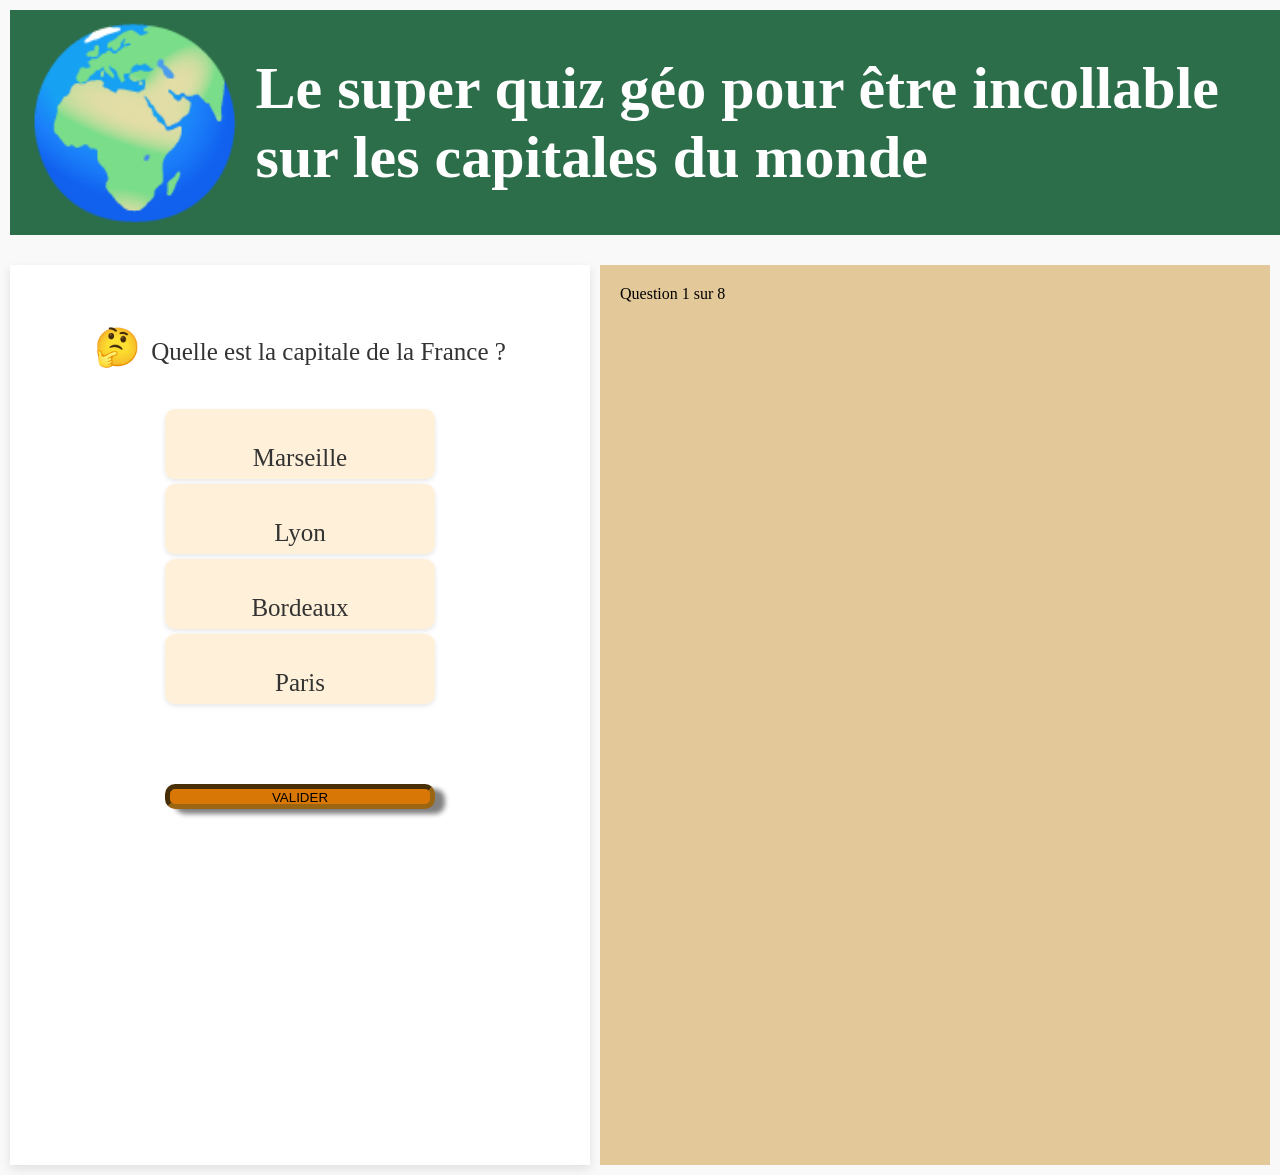
==== index.html @ c2bac028 "commit de merge de Seb vers Main + maj barre de progression" ====
<!DOCTYPE html>
<html lang="en">
<head>
    <meta charset="UTF-8">
    <meta name="viewport" content="width=device-width, initial-scale=1.0">

    <title>Le super Géo Quizzzz</title>
    <link rel="stylesheet" href="styles.css">
    <script type="module" defer src="game.js"></script>
</head>

<body>
    <header>
        <h1>Le super quiz géo pour être incollable sur les capitales du monde</h1>
    </header>

<div class="container">  <!-- retrouver l'explication de cetet div ! vs body-->

<main>
    <div id="timer"></div>

    <section id="questions">
        <!-- ici on rentrera les questions-->
    </section>

    <section id="reponses">
        <!-- ici on rentrera les options de réponses et le bouton valider puis suivant-->
    </section>

    <section> 
        <button id="suivant" style="display: none;">SUIVANT</button> <!--le bouton suivant n'apparait pas tant que valider n'est pas cliqué-->
        <button id="rejouer" style="display: none;">REJOUER</button>
        <button id="valider">VALIDER</button>
    </section>

</main>

<aside> 
    <div class="progress-container">
        <div class="progress-bar" id="progress-bar"></div>
        <div class="progress-text" id="progress-text">Question 1 sur X</div>
    </div>
    <section id="carte">
        <!--<img class="image-reponse">-->
    </section>

    <section id="texteDeLaCarte"></section>

</aside>
   
</div>

</body>

</html>
---- styles.css ----
/* Variables CSS pour une gestion facile des couleurs */
:root {
    --primary-color: #2C6E49; /* Couleur principale pour le header */
    --secondary-color: #E3C899; /* Couleur de fond pour le aside */
    --button-bg: blanchedalmond; /* Couleur de fond des boutons */
    --button-hover: #D97706; /* Couleur de survol pour le bouton valider */
    --font-color: #333; /* Couleur du texte */
    --emoji-color: #D97706; /* Couleur pour le contenu emoji */
    --border-radius: 10px; /* Rayon des bordures */
}

/* Style du body */
body {
    padding: 10px;
    font-family: 'Schoolbell', cursive; /* Applique la police par défaut */
    margin: 0; /* Supprime les marges par défaut */
    background-color: #f9f9f9; /* Couleur de fond douce */
}

/* Style du header */
header {
    background-color: var(--primary-color);
    height: 200px;
    width: 100%;
    padding: 1%;
    margin-bottom: 30px;
    color: white;
    display: flex;
    align-items: center;
    justify-content: space-between;
    font-family: 'Just Another Hand', cursive;
    font-size: 30px;
}

header::before {
    content: "🌍"; 
    font-size: 6em;
    margin-right: 8px; 
    animation: rotation 15s linear infinite; /* Ajout de l'animation */
}

@keyframes rotation {
    from {
        transform: rotate(0deg);
    }
    to {
        transform: rotate(360deg);
    }
}

.header-content {
    display: center; /* Prend tout l'espace disponible */
    text-align: center; /* Centre le texte */
}

/* Le conteneur parent */
.container {
    display: flex; /* Active Flexbox */
    gap: 10px; /* Espace entre les éléments */
    min-height: 100vh; /* Hauteur minimum pleine page */
}

/* Style principal */
main {
    text-align: center;
    flex: 1; /* Équivaut à flex-grow: 1, flex-shrink: 1, flex-basis: 0% */
    padding: 20px;
    background-color: white; /* Fond blanc pour le contenu principal */
    box-shadow: 0 4px 10px rgba(0, 0, 0, 0.1); /* Ombre douce pour un effet de profondeur */
}

/* Style de la section questions */
#questions {
    padding: 20px; /* Espace intérieur */
    margin: 20px 0; /* Marges autour de la section */
    color: var(--font-color); /* Couleur du texte */
    font-family: 'Just Another Hand', cursive;
    font-size: 25px;
}

#questions::before {
    content: "\1F914"; /* Emoji de pensée */
    font-size: 1.5em; /* Taille de l'emoji */
    margin-right: 10px; /* Espace à droite de l'emoji */
}

/* Style des questions */
.styleQuestion {
    text-align: center;
    flex: 1; /* Équivaut à flex-grow: 1, flex-shrink: 1, flex-basis: 0% */
    padding: 20px;
    background-color: #fff; /* Fond blanc */
}


/* Style des sections aside */
aside {
    background-color: var(--secondary-color);
    flex: 0 0 50%; /* Largeur fixe de 50% */
    padding: 20px;
    height: auto; /* Ajuster la hauteur automatiquement */
}

/* Styles des boutons */
.boutonReponse{
    padding: 40px; /* Espace intérieur */
    margin: 40px 0; /* Marges autour de la section */
    color: var(--font-color); /* Couleur du texte */
    font-family: 'Just Another Hand', cursive;
    font-size: 25px;
}

.boutonReponse {
    display: flex; /* Active Flexbox */
    align-items: center; /* Centre verticalement */
    justify-content: center; /* Centre horizontalement */
    text-align: center; /* Facultatif, utile si le texte comporte plusieurs lignes */
    height: auto;
    padding: 35px; /* Ajout d'un padding pour plus d'espace autour du texte */
    /* Autres styles ici */
}


#valider,
#suivant,

.boutonReponse.actif {
    background-color: blanchedalmond;
    border-style: inset;
    border-color: rgb(155, 102, 17);
    border-width: 5px;
    display: center;
    margin: 5px;
    width: 50%;
    height: 45px;
    border-radius: 10px;
    box-shadow: 10px 5px 5px grey;
    
}

#valider {
    background-color: #D97706;
    display: center;
    margin-top: 75px;
    width: 50%;
    height: 25px;
    border-radius: 10px;
}

#suivant {
    background-color: #d440be;
    display: center;
    margin-top: 75px;
    width: 50%;
    height: 25px;
    border-radius: 10px;
}

#rejouer {
    background-color: var(--button-bg);
    margin: 5px auto; /* Centre le bouton avec auto */
    width: 50%; /* Largeur fixe */
    height: 45px; /* Hauteur uniforme */
    border-radius: var(--border-radius); /* Rayon des bordures */
    box-shadow: 0 2px 5px rgba(0, 0, 0, 0.2); /* Ombre douce */
    border: none; /* Enlève la bordure par défaut */
    cursor: pointer; /* Curseur pointer */
    display: block; /* Change en block pour le centrage */
    transition: background-color 0.3s; /* Transition pour un effet de survol */
}

/* Styles spécifiques aux boutons actifs */
.boutonReponse.actif {
    border: 5px inset rgb(255, 180, 100); /* Bordure interne en orange doux */
    background-color: rgba(255, 225, 180, 0.7); /* Couleur de fond orange doux légèrement transparente */
    box-shadow: 0 4px 10px rgba(0, 0, 0, 0.2); /* Ombre pour donner de la profondeur */
    transition: border-color 0.3s ease, background-color 0.3s ease; /* Transition douce pour l'effet de changement */
}

.boutonReponse {
    background-color: rgba(255, 225, 180, 0.5); /* Couleur de fond par défaut pour les boutons */
    margin: 5px auto;
    width: 50%;
    height: 45px;
    border-radius: var(--border-radius);
    box-shadow: 0 2px 5px rgba(0, 0, 0, 0.1);
    border: none;
    cursor: pointer;
    display: block;
    transition: background-color 0.3s, box-shadow 0.3s; /* Ajout de la transition pour la boîte d'ombre */
}

/* État au survol pour un effet supplémentaire */
.boutonReponse:hover {
    background-color: rgba(255, 225, 180, 0.8); /* Changez la couleur de fond au survol */
    box-shadow: 0 4px 8px rgba(0, 0, 0, 0.2); /* Ombre plus marquée au survol */
}

/* Styles spécifiques aux boutons de validation */
#valider {
    background-color: var(--button-hover);
    height: 25px; /* Hauteur uniforme */
}

#suivant,
#rejouer {
    height: 25px; /* Hauteur uniforme */
}

/* Styles pour l'image de réponse */
.image-reponse {
    width: 350px;
    height: 350px; 
    display: flex; 
    padding: 20px;
    float: left; /* Flottement à gauche */
}

/* Style du texte de la carte */
#texteDeLaCarte {
    justify-content: flex-end;
    text-align: center;
    padding-top: 130px; /* Espace supérieur */
}
#confetti-container {
    position: absolute;
    top: 0;
    left: 0;
    width: 100%;
    height: 100%;
    pointer-events: none; /* Pour que les confettis ne bloquent pas les clics */
    overflow: hidden;
    z-index: 90; /* Pour qu'ils apparaissent au-dessus du contenu */
}

/* Style des confettis */
.confetti {
    position: relative;
    width: 8px;
    height: 8px;
    background-color: random-color;
    opacity: 0.9;
    animation: confetti-fall 2s ease-out forwards;
    transform-origin: center;
}

/* Animation pour faire tomber les confettis */
@keyframes confetti-fall {
    0% { transform: translateY(0) rotate(0); }
    100% { transform: translateY(600px) rotate(360deg); }
}
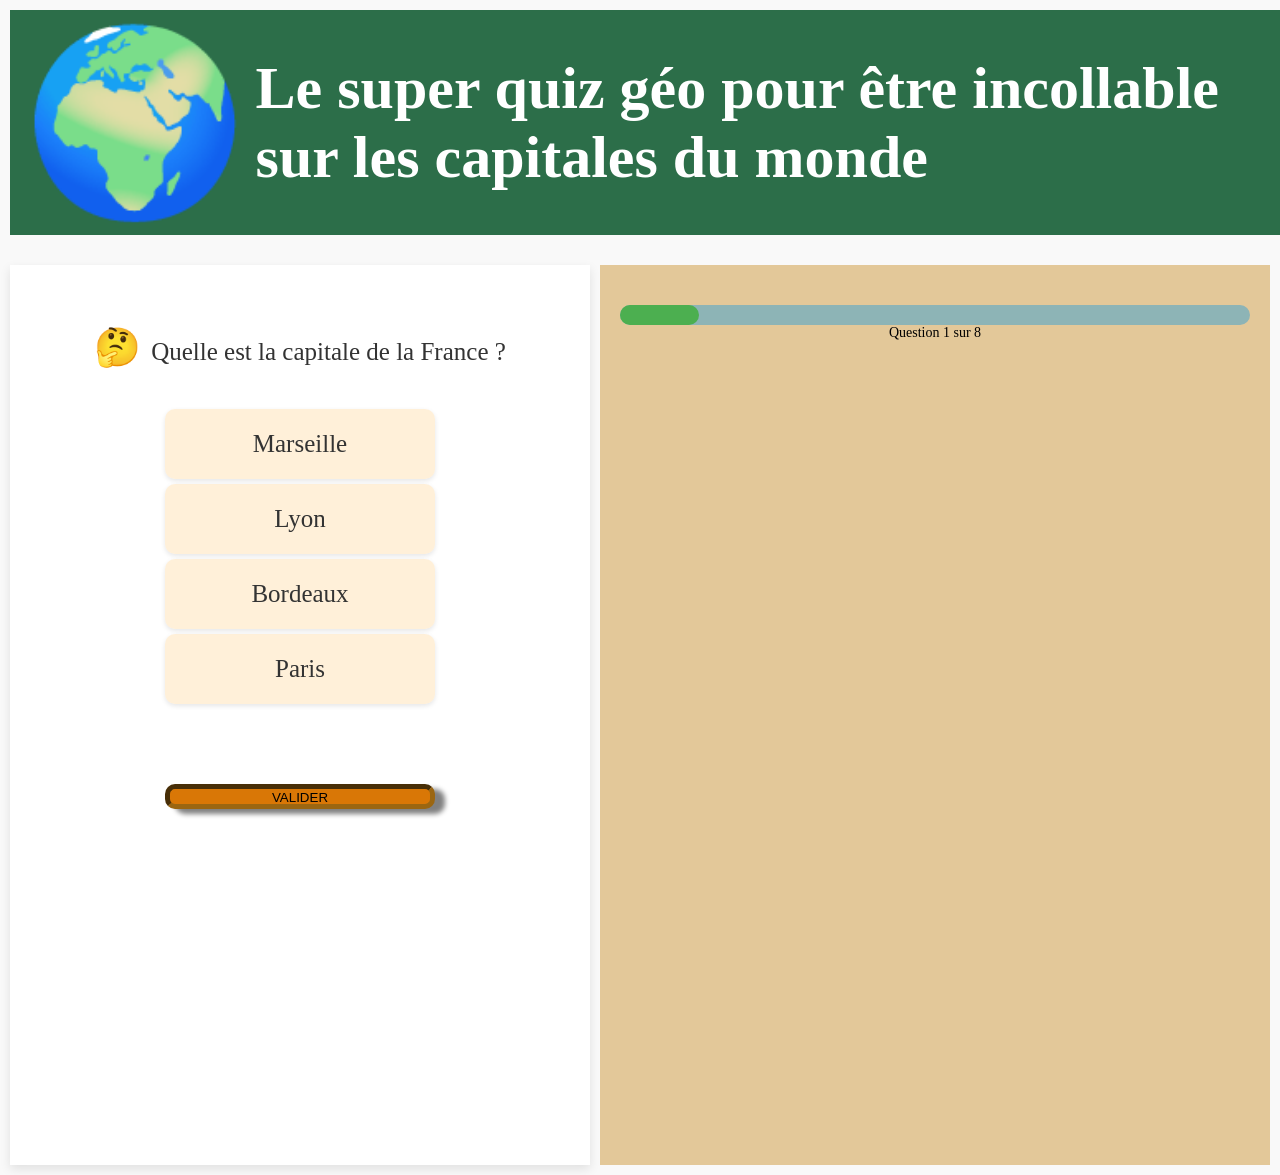
==== commit 49c58c66: "merge molid vers main" ====
--- a/index.html
+++ b/index.html
@@ -26,13 +26,13 @@
     <section id="reponses">
         <!-- ici on rentrera les options de réponses et le bouton valider puis suivant-->
     </section>
+    <div id="confetti-container"></div>
 
     <section> 
         <button id="suivant" style="display: none;">SUIVANT</button> <!--le bouton suivant n'apparait pas tant que valider n'est pas cliqué-->
         <button id="rejouer" style="display: none;">REJOUER</button>
         <button id="valider">VALIDER</button>
     </section>
-
 </main>
 
 <aside> 
--- a/styles.css
+++ b/styles.css
@@ -60,6 +60,31 @@
     min-height: 100vh; /* Hauteur minimum pleine page */
 }
 
+
+/* La barre de progression */
+.progress-container {
+    width: 100%;
+    height: 20px;
+    background-color: #8db4b6;
+    border-radius: 10px;
+    margin: 20px 0;
+    
+}
+.progress-bar {
+    width: 0%;
+    height: 100%;
+    background-color: #4CAF50;
+    border-radius: 10px;
+    transition: width 0.3s ease;
+}
+
+.progress-text {
+    position: right;
+    width: 100%;
+    text-align: center;
+    top: 25px;
+    font-size: 14px;
+}
 /* Style principal */
 main {
     text-align: center;
@@ -68,6 +93,54 @@
     background-color: white; /* Fond blanc pour le contenu principal */
     box-shadow: 0 4px 10px rgba(0, 0, 0, 0.1); /* Ombre douce pour un effet de profondeur */
 }
+
+/* Conteneur du minuteur */
+
+/* Style de la minuterie */
+
+
+.timer {
+    position: relative;
+    width: 100px;
+    height: 100px;
+    font-family: 'Schoolbell', cursive;
+}
+
+/* Cercle extérieur pour le cadre */
+#circle {
+    width: 50%;
+    height: 50%;
+    border: 8px solid #333; /* Bordure noire pour plus de contraste */    
+    border-radius: 50%; /* Rond parfait */
+    box-sizing: border-box;
+    position: absolute;
+    top: 10;
+    left: 10;
+}
+
+/* Aiguille du minuteur */
+#hand {
+    position: absolute;
+    width: 4px;
+    height: 45%;
+    background-color: #FF6B6B; /* Couleur de l'aiguille */
+    top: 5%;
+    left: 15%;
+    transform-origin: bottom;
+    transform: rotate(0deg);
+    animation: tick 5s linear infinite; /* Rotation infinie en 5s */
+}
+
+@keyframes tick {
+    from {
+        transform: rotate(0deg);
+    }
+    to {
+        transform: rotate(360deg);
+    }
+}
+
+
 
 /* Style de la section questions */
 #questions {
@@ -91,6 +164,14 @@
     padding: 20px;
     background-color: #fff; /* Fond blanc */
 }
+.bravo {
+    font-weight: bold;
+    font-size: 1.5em;
+}
+.dommage {
+    font-weight: bold;
+    font-size: 1.5em;
+}
 
 
 /* Style des sections aside */
@@ -100,26 +181,6 @@
     padding: 20px;
     height: auto; /* Ajuster la hauteur automatiquement */
 }
-
-/* Styles des boutons */
-.boutonReponse{
-    padding: 40px; /* Espace intérieur */
-    margin: 40px 0; /* Marges autour de la section */
-    color: var(--font-color); /* Couleur du texte */
-    font-family: 'Just Another Hand', cursive;
-    font-size: 25px;
-}
-
-.boutonReponse {
-    display: flex; /* Active Flexbox */
-    align-items: center; /* Centre verticalement */
-    justify-content: center; /* Centre horizontalement */
-    text-align: center; /* Facultatif, utile si le texte comporte plusieurs lignes */
-    height: auto;
-    padding: 35px; /* Ajout d'un padding pour plus d'espace autour du texte */
-    /* Autres styles ici */
-}
-
 
 #valider,
 #suivant,
@@ -168,6 +229,31 @@
     display: block; /* Change en block pour le centrage */
     transition: background-color 0.3s; /* Transition pour un effet de survol */
 }
+/* Styles des boutons */
+.boutonReponse{
+    padding: 40px; /* Espace intérieur */
+    margin: 40px 0; /* Marges autour de la section */
+    color: var(--font-color); /* Couleur du texte */
+    font-family: 'Just Another Hand', cursive;
+    font-size: 25px;
+    align-items: center; /* Centre verticalement */
+    justify-content: center; /* Centre horizontalement */
+    text-align: center; /* Facultatif, utile si le texte comporte plusieurs lignes */
+    vertical-align: baseline;
+    height: auto;
+    padding: 35px; /* Ajout d'un padding pour plus d'espace autour du texte */
+    /* Autres styles ici */
+    background-color: rgba(255, 225, 180, 0.5); /* Couleur de fond par défaut pour les boutons */
+    margin: 5px auto;
+    width: 50%;
+    height: 45px;
+    border-radius: var(--border-radius);
+    box-shadow: 0 2px 5px rgba(0, 0, 0, 0.1);
+    border: none;
+    cursor: pointer;
+    display: flex;
+    transition: background-color 0.3s, box-shadow 0.3s; /* Ajout de la transition pour la boîte d'ombre */
+}
 
 /* Styles spécifiques aux boutons actifs */
 .boutonReponse.actif {
@@ -177,18 +263,7 @@
     transition: border-color 0.3s ease, background-color 0.3s ease; /* Transition douce pour l'effet de changement */
 }
 
-.boutonReponse {
-    background-color: rgba(255, 225, 180, 0.5); /* Couleur de fond par défaut pour les boutons */
-    margin: 5px auto;
-    width: 50%;
-    height: 45px;
-    border-radius: var(--border-radius);
-    box-shadow: 0 2px 5px rgba(0, 0, 0, 0.1);
-    border: none;
-    cursor: pointer;
-    display: block;
-    transition: background-color 0.3s, box-shadow 0.3s; /* Ajout de la transition pour la boîte d'ombre */
-}
+
 
 /* État au survol pour un effet supplémentaire */
 .boutonReponse:hover {
@@ -220,32 +295,5 @@
 #texteDeLaCarte {
     justify-content: flex-end;
     text-align: center;
-    padding-top: 130px; /* Espace supérieur */
-}
-#confetti-container {
-    position: absolute;
-    top: 0;
-    left: 0;
-    width: 100%;
-    height: 100%;
-    pointer-events: none; /* Pour que les confettis ne bloquent pas les clics */
-    overflow: hidden;
-    z-index: 90; /* Pour qu'ils apparaissent au-dessus du contenu */
-}
-
-/* Style des confettis */
-.confetti {
-    position: relative;
-    width: 8px;
-    height: 8px;
-    background-color: random-color;
-    opacity: 0.9;
-    animation: confetti-fall 2s ease-out forwards;
-    transform-origin: center;
-}
-
-/* Animation pour faire tomber les confettis */
-@keyframes confetti-fall {
-    0% { transform: translateY(0) rotate(0); }
-    100% { transform: translateY(600px) rotate(360deg); }
+    padding-top: 20px; /* Espace supérieur */
 }
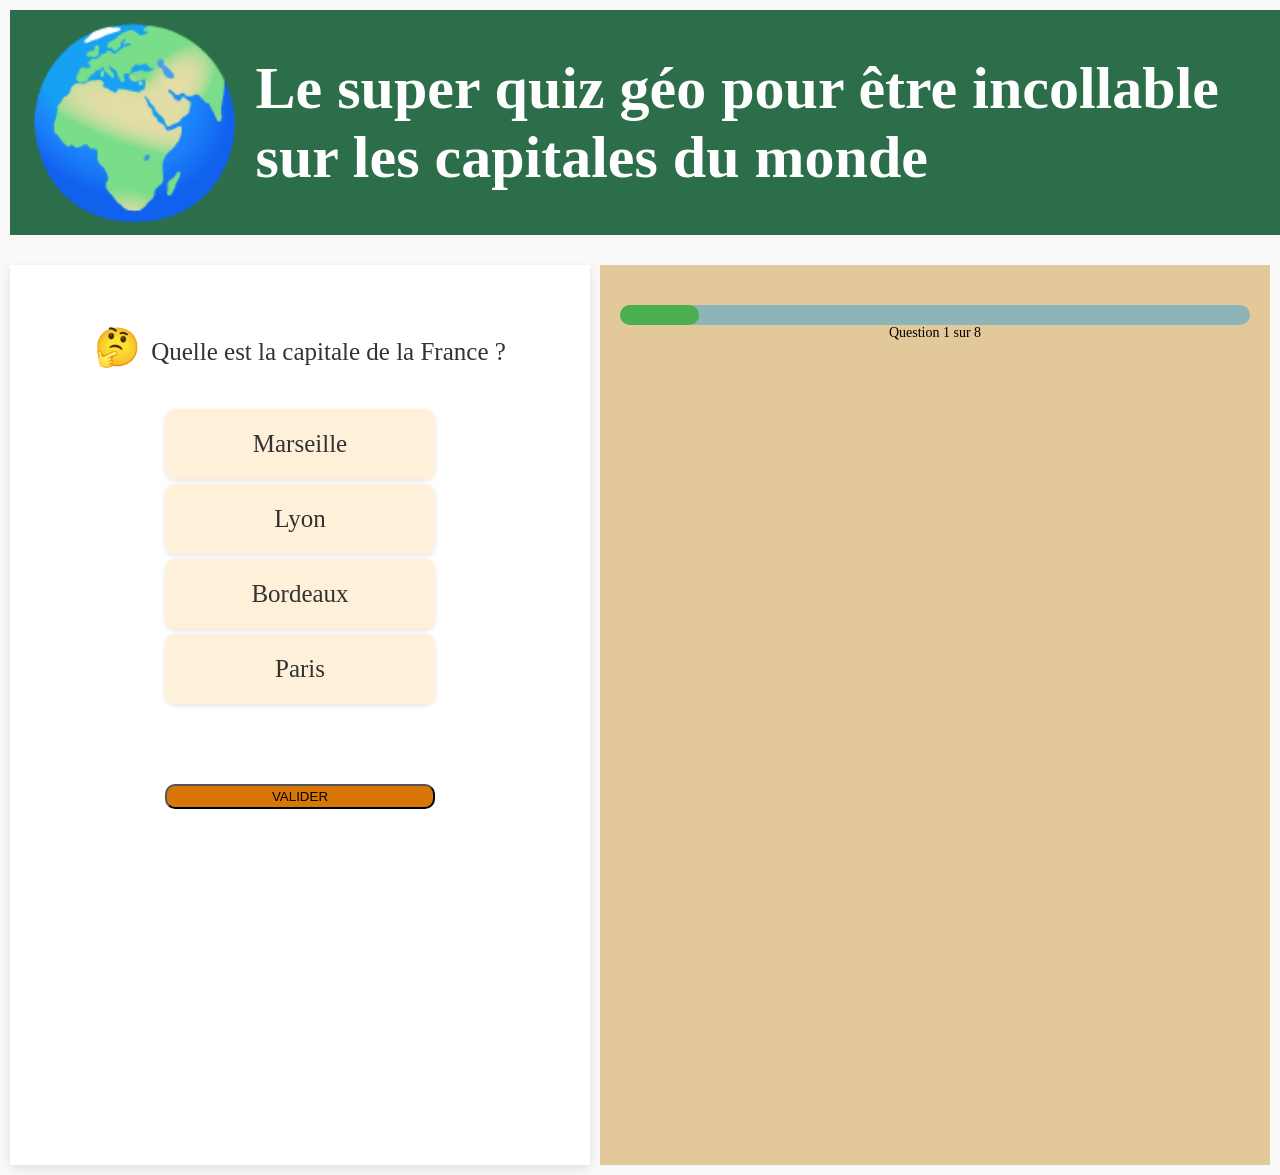
==== commit aeef3365: "remis en marche des paillettes" ====
--- a/index.html
+++ b/index.html
@@ -17,6 +17,9 @@
 <div class="container">  <!-- retrouver l'explication de cetet div ! vs body-->
 
 <main>
+
+    <div class="sparkle-container"></div>
+
     <div id="timer"></div>
 
     <section id="questions">
@@ -26,7 +29,8 @@
     <section id="reponses">
         <!-- ici on rentrera les options de réponses et le bouton valider puis suivant-->
     </section>
-    <div id="confetti-container"></div>
+
+   
 
     <section> 
         <button id="suivant" style="display: none;">SUIVANT</button> <!--le bouton suivant n'apparait pas tant que valider n'est pas cliqué-->
--- a/styles.css
+++ b/styles.css
@@ -180,23 +180,6 @@
     flex: 0 0 50%; /* Largeur fixe de 50% */
     padding: 20px;
     height: auto; /* Ajuster la hauteur automatiquement */
-}
-
-#valider,
-#suivant,
-
-.boutonReponse.actif {
-    background-color: blanchedalmond;
-    border-style: inset;
-    border-color: rgb(155, 102, 17);
-    border-width: 5px;
-    display: center;
-    margin: 5px;
-    width: 50%;
-    height: 45px;
-    border-radius: 10px;
-    box-shadow: 10px 5px 5px grey;
-    
 }
 
 #valider {
@@ -296,4 +279,123 @@
     justify-content: flex-end;
     text-align: center;
     padding-top: 20px; /* Espace supérieur */
+}
+
+/* Style de base pour cacher les confettis */
+#confetti-container {
+    position: absolute;
+    top: 0;
+    left: 0;
+    width: 100%;
+    height: 100%;
+    pointer-events: none; /* Pour que les confettis ne bloquent pas les clics */
+    overflow: hidden;
+    z-index: 10; /* Pour qu'ils apparaissent au-dessus du contenu */
+}
+
+/* Style des confettis */
+.confetti {
+    position: relative;
+    width: 8px;
+    height: 8px;
+    background-color: color;
+    opacity: 10;
+    animation: confetti-fall 2s ease-out forwards ;
+    transform-origin: bottom;
+}
+
+/* Paillettes circulaires */
+.confetti.circle {
+    width: 6px;
+    height: 6px;
+    border-radius: 50%;
+    background-color: rgba(255, 223, 0, 0.9); /* Jaune doré */
+    box-shadow: 0 0 8px rgba(255, 223, 0, 0.6);
+}
+
+/* Paillettes en losange */
+.confetti.diamond {
+    width: 8px;
+    height: 8px;
+    background-color: rgba(255, 105, 180, 0.8); /* Rose clair */
+    transform: rotate(45deg); /* Rotation pour l'effet losange */
+    box-shadow: 0 0 10px rgba(255, 105, 180, 0.5);
+}
+
+/* Paillettes en étoile */
+.confetti.star {
+    width: 10px;
+    height: 10px;
+    clip-path: polygon(50% 0%, 61% 35%, 98% 35%, 68% 57%, 79% 91%, 50% 70%, 21% 91%, 32% 57%, 2% 35%, 39% 35%);
+    background-color: rgba(173, 216, 230, 0.9); /* Bleu pastel */
+    box-shadow: 0 0 12px rgba(173, 216, 230, 0.6);
+}
+
+/* Animation pour faire tomber les confettis */
+@keyframes confetti-fall {
+    0% { transform: translateY(0) rotate(0); }
+    100% { transform: translateY(600px) rotate(360deg); }
+}
+
+/* Conteneur des paillettes */
+.sparkle-container {
+    position: fixed;
+    bottom: 0;
+    left: 0;
+    width: 100%;
+    height: 100%;
+    overflow: hidden;
+    pointer-events: none;
+    z-index: 1000;
+}
+
+/* Paillette de base */
+.sparkle {
+    position: absolute;
+    bottom: 0;
+    opacity: 0;
+    animation: sparkleUp 3s ease-in-out infinite;
+    transform-origin: center;
+}
+
+/* Paillettes circulaires */
+.sparkle.circle {
+    width: 6px;
+    height: 6px;
+    border-radius: 50%;
+    background-color: rgba(255, 223, 0, 0.9); /* Jaune doré */
+    box-shadow: 0 0 8px rgba(255, 223, 0, 0.6);
+}
+
+/* Paillettes en losange */
+.sparkle.diamond {
+    width: 8px;
+    height: 8px;
+    background-color: rgba(255, 105, 180, 0.8); /* Rose clair */
+    transform: rotate(45deg); /* Rotation pour l'effet losange */
+    box-shadow: 0 0 10px rgba(255, 105, 180, 0.5);
+}
+
+/* Paillettes en étoile */
+.sparkle.star {
+    width: 10px;
+    height: 10px;
+    clip-path: polygon(50% 0%, 61% 35%, 98% 35%, 68% 57%, 79% 91%, 50% 70%, 21% 91%, 32% 57%, 2% 35%, 39% 35%);
+    background-color: rgba(173, 216, 230, 0.9); /* Bleu pastel */
+    box-shadow: 0 0 12px rgba(173, 216, 230, 0.6);
+}
+
+/* Animation de montée */
+@keyframes sparkleUp {
+    0% {
+        transform: translateY(0) scale(0.5);
+        opacity: 0;
+    }
+    25% {
+        opacity: 1;
+    }
+    100% {
+        transform: translateY(-100vh) scale(1.5);
+        opacity: 0;
+    }
 }
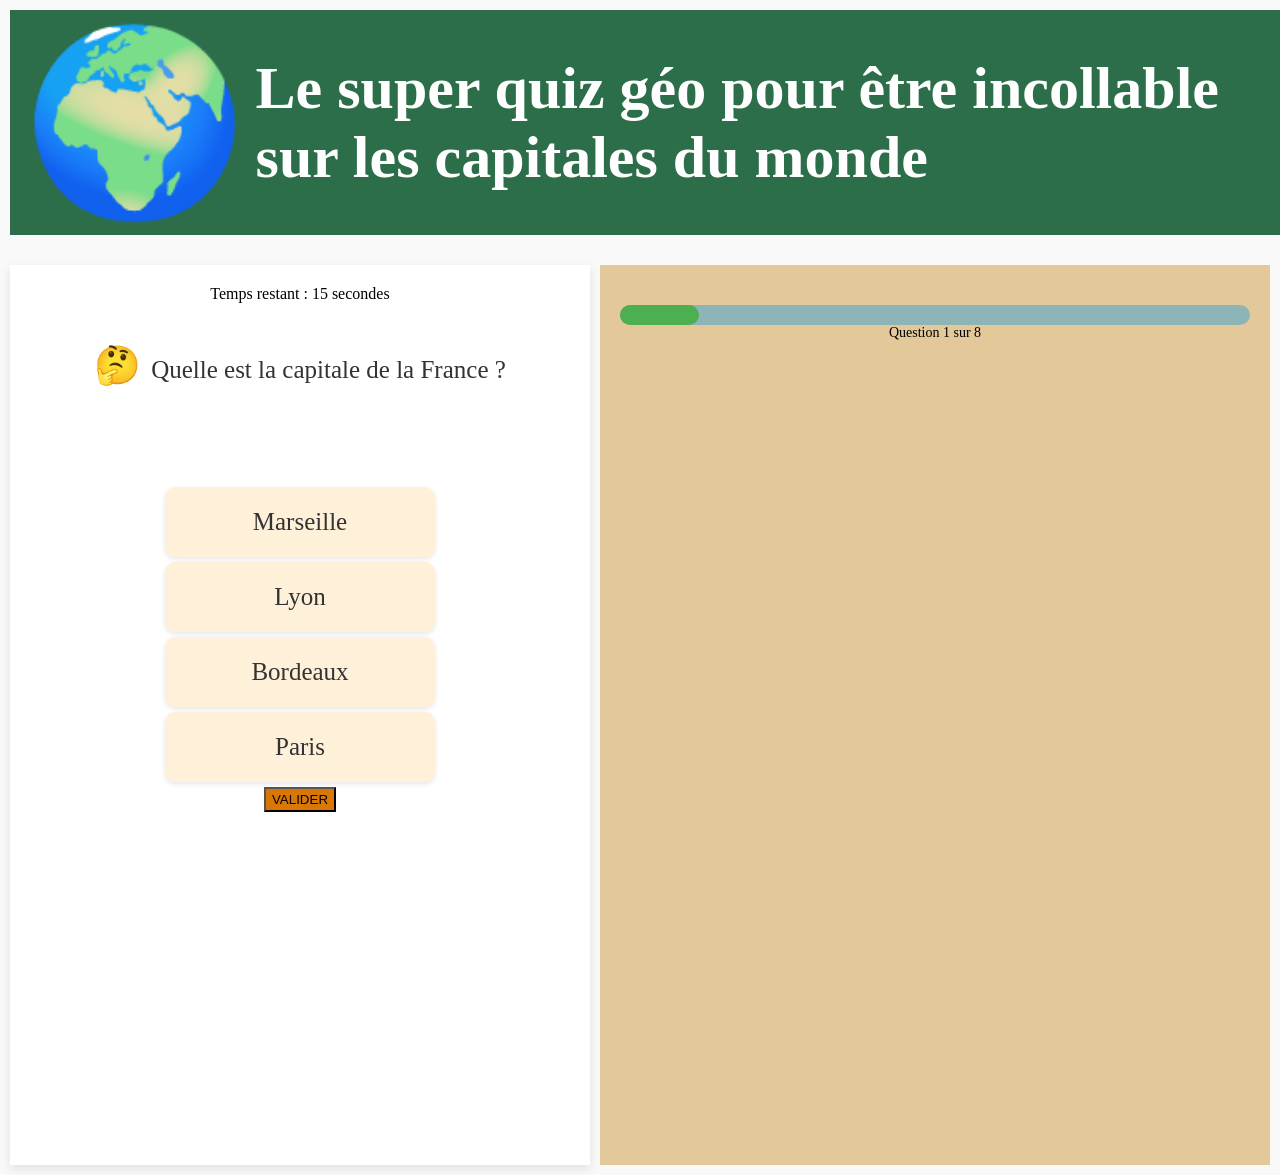
==== commit e89c2453: "modification de l'affiche du score" ====
--- a/index.html
+++ b/index.html
@@ -25,6 +25,8 @@
     <section id="questions">
         <!-- ici on rentrera les questions-->
     </section>
+
+    <section id="messageResultat"></section>
 
     <section id="reponses">
         <!-- ici on rentrera les options de réponses et le bouton valider puis suivant-->
--- a/styles.css
+++ b/styles.css
@@ -106,42 +106,6 @@
     font-family: 'Schoolbell', cursive;
 }
 
-/* Cercle extérieur pour le cadre */
-#circle {
-    width: 50%;
-    height: 50%;
-    border: 8px solid #333; /* Bordure noire pour plus de contraste */    
-    border-radius: 50%; /* Rond parfait */
-    box-sizing: border-box;
-    position: absolute;
-    top: 10;
-    left: 10;
-}
-
-/* Aiguille du minuteur */
-#hand {
-    position: absolute;
-    width: 4px;
-    height: 45%;
-    background-color: #FF6B6B; /* Couleur de l'aiguille */
-    top: 5%;
-    left: 15%;
-    transform-origin: bottom;
-    transform: rotate(0deg);
-    animation: tick 5s linear infinite; /* Rotation infinie en 5s */
-}
-
-@keyframes tick {
-    from {
-        transform: rotate(0deg);
-    }
-    to {
-        transform: rotate(360deg);
-    }
-}
-
-
-
 /* Style de la section questions */
 #questions {
     padding: 20px; /* Espace intérieur */
@@ -157,6 +121,15 @@
     margin-right: 10px; /* Espace à droite de l'emoji */
 }
 
+#messageResultat {
+    padding: 20px; /* Espace intérieur */
+    margin: 20px 0; /* Marges autour de la section */
+    color: var(--font-color); /* Couleur du texte */
+    font-family: 'Just Another Hand', cursive;
+    font-size: 25px;
+
+}
+
 /* Style des questions */
 .styleQuestion {
     text-align: center;
@@ -182,12 +155,18 @@
     height: auto; /* Ajuster la hauteur automatiquement */
 }
 
+<<<<<<< HEAD
+
+
+
+=======
+>>>>>>> aeef336 (remis en marche des paillettes)
 #valider {
     background-color: #D97706;
     display: center;
     margin-top: 75px;
     width: 50%;
-    height: 25px;
+    height: 45px;
     border-radius: 10px;
 }
 
@@ -198,7 +177,7 @@
     width: 50%;
     height: 25px;
     border-radius: 10px;
-}
+}   
 
 #rejouer {
     background-color: var(--button-bg);
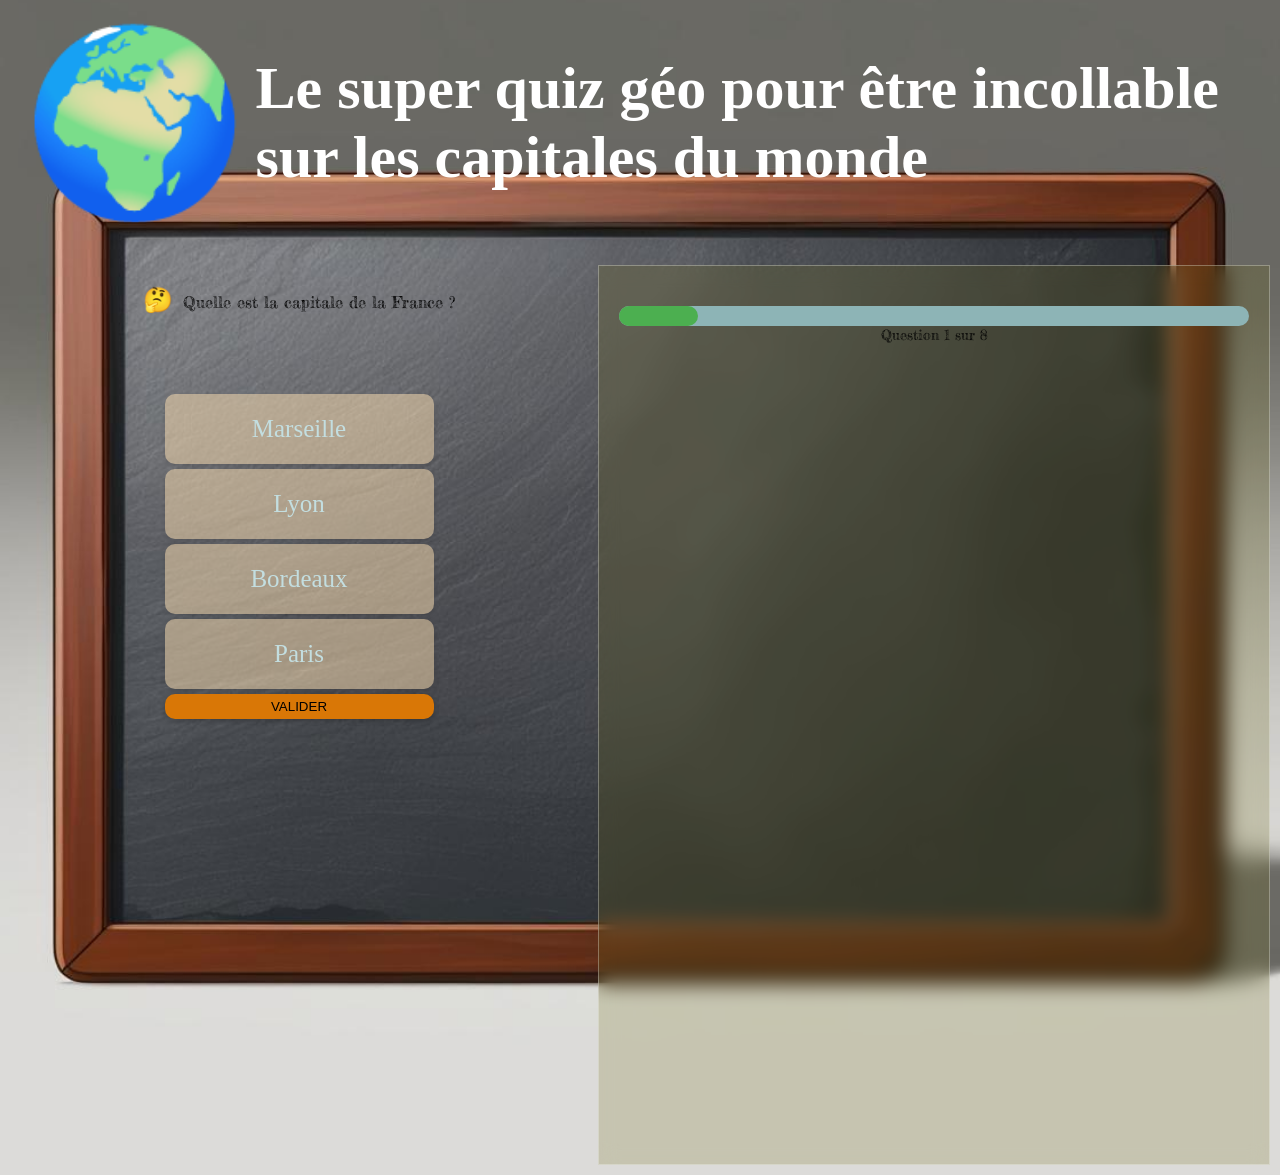
==== commit ded94386: "maj score + confettis(Molid)" ====
--- a/index.html
+++ b/index.html
@@ -7,6 +7,10 @@
     <title>Le super Géo Quizzzz</title>
     <link rel="stylesheet" href="styles.css">
     <script type="module" defer src="game.js"></script>
+
+    <link rel="preconnect" href="https://fonts.googleapis.com">
+    <link rel="preconnect" href="https://fonts.gstatic.com" crossorigin>
+    <link href="https://fonts.googleapis.com/css2?family=Fredericka+the+Great&display=swap" rel="stylesheet">
 </head>
 
 <body>
@@ -17,9 +21,7 @@
 <div class="container">  <!-- retrouver l'explication de cetet div ! vs body-->
 
 <main>
-
     <div class="sparkle-container"></div>
-
     <div id="timer"></div>
 
     <section id="questions">
@@ -27,18 +29,17 @@
     </section>
 
     <section id="messageResultat"></section>
-
+    
     <section id="reponses">
         <!-- ici on rentrera les options de réponses et le bouton valider puis suivant-->
     </section>
-
-   
 
     <section> 
         <button id="suivant" style="display: none;">SUIVANT</button> <!--le bouton suivant n'apparait pas tant que valider n'est pas cliqué-->
         <button id="rejouer" style="display: none;">REJOUER</button>
         <button id="valider">VALIDER</button>
     </section>
+
 </main>
 
 <aside> 
--- a/styles.css
+++ b/styles.css
@@ -1,10 +1,16 @@
+.fredericka-the-great-regular {
+    font-family: "Fredericka the Great", serif;
+    font-weight: 400;
+    font-style: normal;
+  }
+
 /* Variables CSS pour une gestion facile des couleurs */
 :root {
     --primary-color: #2C6E49; /* Couleur principale pour le header */
     --secondary-color: #E3C899; /* Couleur de fond pour le aside */
     --button-bg: blanchedalmond; /* Couleur de fond des boutons */
     --button-hover: #D97706; /* Couleur de survol pour le bouton valider */
-    --font-color: #333; /* Couleur du texte */
+    --font-color: #c3dee0; /* Couleur du texte */
     --emoji-color: #D97706; /* Couleur pour le contenu emoji */
     --border-radius: 10px; /* Rayon des bordures */
 }
@@ -12,24 +18,33 @@
 /* Style du body */
 body {
     padding: 10px;
-    font-family: 'Schoolbell', cursive; /* Applique la police par défaut */
+    font-family: "Fredericka the Great", serif; /*Applique la police par défaut */
     margin: 0; /* Supprime les marges par défaut */
-    background-color: #f9f9f9; /* Couleur de fond douce */
+    background-color: #ffffff; /* Couleur de fond douce */
+    background-image: url('assets/TableuV3.jpg');
+    background-size: cover;
+    background-position: center;
+    background-repeat: no-repeat;
+
 }
 
 /* Style du header */
 header {
-    background-color: var(--primary-color);
+    /* background-color: var(--primary-color); */
     height: 200px;
     width: 100%;
     padding: 1%;
     margin-bottom: 30px;
-    color: white;
+    color: rgb(255, 255, 255);
     display: flex;
     align-items: center;
     justify-content: space-between;
-    font-family: 'Just Another Hand', cursive;
+    font-family: 'Chalk Hand Lettering', cursive;
     font-size: 30px;
+    /* background-color: rgba(12, 149, 65, 0.475); */
+    /* backdrop-filter: blur(50px); */
+    /* border: 1px solid rgba(255, 255, 255, 0.3); */
+    
 }
 
 header::before {
@@ -90,35 +105,55 @@
     text-align: center;
     flex: 1; /* Équivaut à flex-grow: 1, flex-shrink: 1, flex-basis: 0% */
     padding: 20px;
-    background-color: white; /* Fond blanc pour le contenu principal */
-    box-shadow: 0 4px 10px rgba(0, 0, 0, 0.1); /* Ombre douce pour un effet de profondeur */
-}
-
-/* Conteneur du minuteur */
-
-/* Style de la minuterie */
-
-
-.timer {
-    position: relative;
-    width: 100px;
-    height: 100px;
-    font-family: 'Schoolbell', cursive;
+    /* background-color: white; /* Fond blanc pour le contenu principal */
+    /*box-shadow: 0 4px 10px rgba(0, 0, 0, 0.1); /* Ombre douce pour un effet de profondeur */
+    /* background-color: rgba(112, 104, 18, 0.2);
+    backdrop-filter: blur(10px);
+    border: 1px solid rgba(255, 255, 255, 0.3); */
+
 }
 
 /* Style de la section questions */
-#questions {
+#questions.fredericka-the-great-regular {
     padding: 20px; /* Espace intérieur */
     margin: 20px 0; /* Marges autour de la section */
     color: var(--font-color); /* Couleur du texte */
-    font-family: 'Just Another Hand', cursive;
-    font-size: 25px;
+    /*font-family: 'Chalk Hand Lettering';*/
+    font-size:80px;
 }
 
 #questions::before {
     content: "\1F914"; /* Emoji de pensée */
     font-size: 1.5em; /* Taille de l'emoji */
     margin-right: 10px; /* Espace à droite de l'emoji */
+}
+
+/* Style des questions */
+.styleQuestion {
+    text-align: center;
+    flex: 1; /* Équivaut à flex-grow: 1, flex-shrink: 1, flex-basis: 0% */
+    padding: 20px;
+    background-color: #fff; /* Fond blanc */
+}
+.bravo {
+    font-weight: bold;
+    font-size: 1.5em;
+}
+.dommage {
+    font-weight: bold;
+    font-size: 1.5em;
+}
+
+
+/* Style des sections aside */
+aside {
+    background-color: var(--secondary-color);
+    flex: 0 0 50%; /* Largeur fixe de 50% */
+    padding: 20px;
+    height: auto; /* Ajuster la hauteur automatiquement */
+    background-color: rgba(112, 104, 18, 0.2);
+    backdrop-filter: blur(10px);
+    border: 1px solid rgba(255, 255, 255, 0.3);
 }
 
 #messageResultat {
@@ -127,58 +162,10 @@
     color: var(--font-color); /* Couleur du texte */
     font-family: 'Just Another Hand', cursive;
     font-size: 25px;
-
-}
-
-/* Style des questions */
-.styleQuestion {
-    text-align: center;
-    flex: 1; /* Équivaut à flex-grow: 1, flex-shrink: 1, flex-basis: 0% */
-    padding: 20px;
-    background-color: #fff; /* Fond blanc */
-}
-.bravo {
-    font-weight: bold;
-    font-size: 1.5em;
-}
-.dommage {
-    font-weight: bold;
-    font-size: 1.5em;
-}
-
-
-/* Style des sections aside */
-aside {
-    background-color: var(--secondary-color);
-    flex: 0 0 50%; /* Largeur fixe de 50% */
-    padding: 20px;
-    height: auto; /* Ajuster la hauteur automatiquement */
-}
-
-<<<<<<< HEAD
-
-
-
-=======
->>>>>>> aeef336 (remis en marche des paillettes)
-#valider {
-    background-color: #D97706;
-    display: center;
-    margin-top: 75px;
-    width: 50%;
-    height: 45px;
-    border-radius: 10px;
-}
-
-#suivant {
-    background-color: #d440be;
-    display: center;
-    margin-top: 75px;
-    width: 50%;
-    height: 25px;
-    border-radius: 10px;
-}   
-
+}
+
+#valider,
+#suivant,
 #rejouer {
     background-color: var(--button-bg);
     margin: 5px auto; /* Centre le bouton avec auto */
@@ -196,7 +183,7 @@
     padding: 40px; /* Espace intérieur */
     margin: 40px 0; /* Marges autour de la section */
     color: var(--font-color); /* Couleur du texte */
-    font-family: 'Just Another Hand', cursive;
+    font-family: 'Chalk Hand Lettering', cursive;
     font-size: 25px;
     align-items: center; /* Centre verticalement */
     justify-content: center; /* Centre horizontalement */
@@ -260,62 +247,6 @@
     padding-top: 20px; /* Espace supérieur */
 }
 
-/* Style de base pour cacher les confettis */
-#confetti-container {
-    position: absolute;
-    top: 0;
-    left: 0;
-    width: 100%;
-    height: 100%;
-    pointer-events: none; /* Pour que les confettis ne bloquent pas les clics */
-    overflow: hidden;
-    z-index: 10; /* Pour qu'ils apparaissent au-dessus du contenu */
-}
-
-/* Style des confettis */
-.confetti {
-    position: relative;
-    width: 8px;
-    height: 8px;
-    background-color: color;
-    opacity: 10;
-    animation: confetti-fall 2s ease-out forwards ;
-    transform-origin: bottom;
-}
-
-/* Paillettes circulaires */
-.confetti.circle {
-    width: 6px;
-    height: 6px;
-    border-radius: 50%;
-    background-color: rgba(255, 223, 0, 0.9); /* Jaune doré */
-    box-shadow: 0 0 8px rgba(255, 223, 0, 0.6);
-}
-
-/* Paillettes en losange */
-.confetti.diamond {
-    width: 8px;
-    height: 8px;
-    background-color: rgba(255, 105, 180, 0.8); /* Rose clair */
-    transform: rotate(45deg); /* Rotation pour l'effet losange */
-    box-shadow: 0 0 10px rgba(255, 105, 180, 0.5);
-}
-
-/* Paillettes en étoile */
-.confetti.star {
-    width: 10px;
-    height: 10px;
-    clip-path: polygon(50% 0%, 61% 35%, 98% 35%, 68% 57%, 79% 91%, 50% 70%, 21% 91%, 32% 57%, 2% 35%, 39% 35%);
-    background-color: rgba(173, 216, 230, 0.9); /* Bleu pastel */
-    box-shadow: 0 0 12px rgba(173, 216, 230, 0.6);
-}
-
-/* Animation pour faire tomber les confettis */
-@keyframes confetti-fall {
-    0% { transform: translateY(0) rotate(0); }
-    100% { transform: translateY(600px) rotate(360deg); }
-}
-
 /* Conteneur des paillettes */
 .sparkle-container {
     position: fixed;
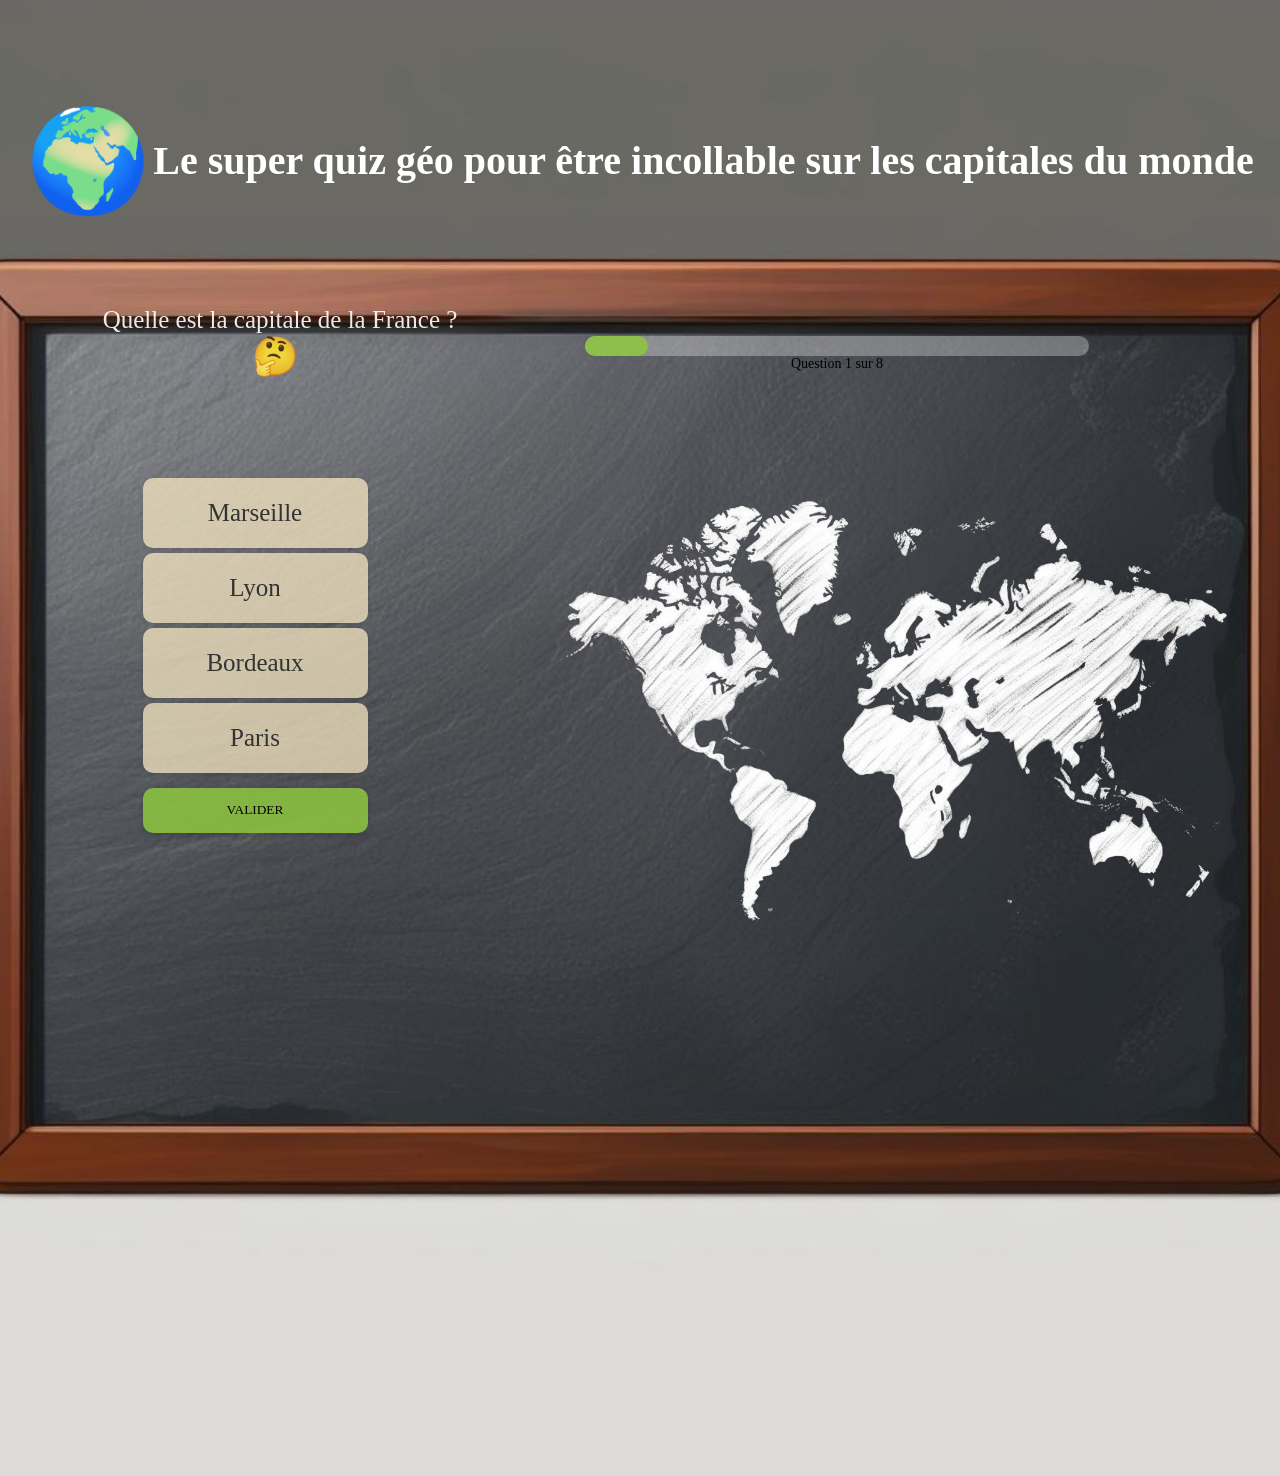
==== commit 50baced6: "maj Charlotte" ====
--- a/index.html
+++ b/index.html
@@ -29,14 +29,14 @@
     </section>
 
     <section id="messageResultat"></section>
-    
+
     <section id="reponses">
         <!-- ici on rentrera les options de réponses et le bouton valider puis suivant-->
     </section>
 
     <section> 
         <button id="suivant" style="display: none;">SUIVANT</button> <!--le bouton suivant n'apparait pas tant que valider n'est pas cliqué-->
-        <button id="rejouer" style="display: none;">REJOUER</button>
+        <button id="rejouer" style="display: none;">REJOUER</button>      
         <button id="valider">VALIDER</button>
     </section>
 
@@ -48,7 +48,7 @@
         <div class="progress-text" id="progress-text">Question 1 sur X</div>
     </div>
     <section id="carte">
-        <!--<img class="image-reponse">-->
+        <img id="image-par-defaut" src="assets/carte.png" alt="Carte de géographie" />
     </section>
 
     <section id="texteDeLaCarte"></section>
--- a/styles.css
+++ b/styles.css
@@ -6,21 +6,26 @@
 
 /* Variables CSS pour une gestion facile des couleurs */
 :root {
-    --primary-color: #2C6E49; /* Couleur principale pour le header */
-    --secondary-color: #E3C899; /* Couleur de fond pour le aside */
-    --button-bg: blanchedalmond; /* Couleur de fond des boutons */
-    --button-hover: #D97706; /* Couleur de survol pour le bouton valider */
-    --font-color: #c3dee0; /* Couleur du texte */
-    --emoji-color: #D97706; /* Couleur pour le contenu emoji */
-    --border-radius: 10px; /* Rayon des bordures */
-}
+    /* Nouvelles couleurs */
+    --craie-blanche: rgba(255, 255, 255, 0.9);      /* Pour le texte principal */
+    --bouton-reponse: rgba(255, 240, 200, 0.7);     /* Pour les boutons de réponse - teinte douce */
+    --bouton-valider: rgba(141, 199, 63, 0.85);     /* Vert doux pour le bouton valider */
+    --bouton-hover: rgba(255, 180, 100, 0.8);       /* Orange doux pour hover */
+    --progress-bar: rgba(141, 199, 63, 0.85);       /* Vert doux pour la progression */
+    --progress-bg: rgba(255, 255, 255, 0.3);        /* Fond de progression */
+    --chrono-border: rgba(255, 255, 255, 0.7);      /* Bordure du chronomètre */
+    --chrono-bg: rgba(255, 255, 255, 0.15);         /* Fond du chronomètre */
+    --border-radius: 10px;                          /* Gardé de votre code */
+    --font-color: rgba(255, 255, 255, 0.9);         /* Nouveau texte en blanc */
+    --bouton-suivant : rgba(236, 180, 25, 0.7);     /* Pour les boutons de réponse - teinte douce */
+}
+
 
 /* Style du body */
 body {
     padding: 10px;
-    font-family: "Fredericka the Great", serif; /*Applique la police par défaut */
+    font-family: 'crative chalk', cursive; /*Applique la police par défaut */
     margin: 0; /* Supprime les marges par défaut */
-    background-color: #ffffff; /* Couleur de fond douce */
     background-image: url('assets/TableuV3.jpg');
     background-size: cover;
     background-position: center;
@@ -30,28 +35,25 @@
 
 /* Style du header */
 header {
-    /* background-color: var(--primary-color); */
-    height: 200px;
+    height: 100px;
     width: 100%;
-    padding: 1%;
-    margin-bottom: 30px;
-    color: rgb(255, 255, 255);
+    padding-top: 8%;
+    margin-bottom: 15px;
+    color: white;
     display: flex;
     align-items: center;
-    justify-content: space-between;
-    font-family: 'Chalk Hand Lettering', cursive;
-    font-size: 30px;
-    /* background-color: rgba(12, 149, 65, 0.475); */
-    /* backdrop-filter: blur(50px); */
-    /* border: 1px solid rgba(255, 255, 255, 0.3); */
-    
-}
+    justify-content: center;
+    font-family: 'Caveat', cursive;
+    font-size: 20px;
+
+}
+
 
 header::before {
     content: "🌍"; 
-    font-size: 6em;
-    margin-right: 8px; 
-    animation: rotation 15s linear infinite; /* Ajout de l'animation */
+    font-size: 5em;
+    margin-right: 2px;
+    /*animation: rotation 15s linear infinite; /* Ajout de l'animation */
 }
 
 @keyframes rotation {
@@ -75,20 +77,67 @@
     min-height: 100vh; /* Hauteur minimum pleine page */
 }
 
+#timer{
+    position: relative;
+    padding-left: 10px;
+    font-size: 13px;
+}
+
+/* Conteneur principal */
+#chronometre {
+    display: flex;
+    align-items: center;
+    margin-left: 170px; /* Valeur négative pour décaler vers la gauche */
+    margin-top: 70px;
+}
+
+/* Cercle du chronomètre */
+.cercle {
+    position: relative;
+    width: 50px;
+    height: 50px;
+    border: 3px solid var(--chrono-border);    border-radius: 30%;
+    display: flex;
+    align-items: center;
+    justify-content: center;
+    background-color: var(--chrono-bg);
+}
+
+/* Aiguille des secondes */
+.aiguille-seconde {
+    position: absolute;
+    width: 2px;
+    height: 20px;
+    background-color: #FF6B6B;
+    transform-origin: bottom;
+    top: 10px;
+    transition: transform 0.50s ease; /* Transition pour adoucir la rotation */
+}
+
+/* Animation de rotation pour les secondes */
+@keyframes rotationSecondes {
+    0% {
+        transform: rotate(0deg);
+    }
+    100% {
+        transform: rotate(360deg);
+    }
+}
 
 /* La barre de progression */
 .progress-container {
-    width: 100%;
+    width: 70%;
     height: 20px;
-    background-color: #8db4b6;
+    background-color: var(--progress-bg);
     border-radius: 10px;
-    margin: 20px 0;
+    margin-top: 90px;
+    margin-left: 55px;
     
 }
 .progress-bar {
     width: 0%;
     height: 100%;
-    background-color: #4CAF50;
+    background-color: var(--progress-bar);
     border-radius: 10px;
     transition: width 0.3s ease;
 }
@@ -107,22 +156,24 @@
     padding: 20px;
     /* background-color: white; /* Fond blanc pour le contenu principal */
     /*box-shadow: 0 4px 10px rgba(0, 0, 0, 0.1); /* Ombre douce pour un effet de profondeur */
-    /* background-color: rgba(112, 104, 18, 0.2);
-    backdrop-filter: blur(10px);
-    border: 1px solid rgba(255, 255, 255, 0.3); */
+    /* background-color: rgba(112, 104, 18, 0.2); */
+    /* backdrop-filter: blur(10px); */
+    /* border: 1px solid rgba(255, 255, 255, 0.3); */
 
 }
 
 /* Style de la section questions */
-#questions.fredericka-the-great-regular {
+#questions {
     padding: 20px; /* Espace intérieur */
     margin: 20px 0; /* Marges autour de la section */
-    color: var(--font-color); /* Couleur du texte */
-    /*font-family: 'Chalk Hand Lettering';*/
-    font-size:80px;
-}
-
-#questions::before {
+    color: var(--craie-blanche);
+    font-family: 'Just Another Hand', cursive;
+    font-size: 25px;
+    margin-top: 40px;
+    margin-left: 50px;
+}
+
+#questions::after {
     content: "\1F914"; /* Emoji de pensée */
     font-size: 1.5em; /* Taille de l'emoji */
     margin-right: 10px; /* Espace à droite de l'emoji */
@@ -147,13 +198,13 @@
 
 /* Style des sections aside */
 aside {
-    background-color: var(--secondary-color);
-    flex: 0 0 50%; /* Largeur fixe de 50% */
+    /* background-color: var(--secondary-color); */
+    flex: 0 0 50%; /*Largeur fixe de 50%*/
     padding: 20px;
     height: auto; /* Ajuster la hauteur automatiquement */
-    background-color: rgba(112, 104, 18, 0.2);
-    backdrop-filter: blur(10px);
-    border: 1px solid rgba(255, 255, 255, 0.3);
+    /* background-color: rgba(112, 104, 18, 0.2); */
+    /* backdrop-filter: blur(10px); */
+    /* border: 1px solid rgba(255, 255, 255, 0.3); */
 }
 
 #messageResultat {
@@ -163,11 +214,39 @@
     font-family: 'Just Another Hand', cursive;
     font-size: 25px;
 }
-
-#valider,
-#suivant,
+#valider{
+    background-color: var(--bouton-valider);
+    margin: 5px auto; /* Centre le bouton avec auto */
+    width: 50%; /* Largeur fixe */
+    height: 45px; /* Hauteur uniforme */
+    box-shadow: 0 2px 5px rgba(0, 0, 0, 0.2); /* Ombre douce */
+    border: none; /* Enlève la bordure par défaut */
+    cursor: pointer; /* Curseur pointer */
+    display: block; /* Change en block pour le centrage */
+    margin-top: 15px;
+    font-family: 'Just Another Hand', cursive;
+    border-radius: var(--border-radius);
+    /* background-color: var(--button-hover); */
+    
+}
+#suivant{
+    background-color: var(--bouton-suivant);
+    color: black;
+    margin: 5px auto; /* Centre le bouton avec auto */
+    width: 50%; /* Largeur fixe */
+    height: 45px; /* Hauteur uniforme */
+    box-shadow: 0 2px 5px rgba(0, 0, 0, 0.2); /* Ombre douce */
+    border: none; /* Enlève la bordure par défaut */
+    cursor: pointer; /* Curseur pointer */
+    display: block; /* Change en block pour le centrage */
+    transition: background-color 0.3s; /* Transition pour un effet de survol */
+    font-family: 'Just Another Hand', cursive;
+    margin-top: 15px;
+    border-radius: var(--border-radius);
+
+}
 #rejouer {
-    background-color: var(--button-bg);
+    background-color: var(--bouton-reponse);    
     margin: 5px auto; /* Centre le bouton avec auto */
     width: 50%; /* Largeur fixe */
     height: 45px; /* Hauteur uniforme */
@@ -175,15 +254,16 @@
     box-shadow: 0 2px 5px rgba(0, 0, 0, 0.2); /* Ombre douce */
     border: none; /* Enlève la bordure par défaut */
     cursor: pointer; /* Curseur pointer */
+    color: #333;
     display: block; /* Change en block pour le centrage */
     transition: background-color 0.3s; /* Transition pour un effet de survol */
 }
+
 /* Styles des boutons */
 .boutonReponse{
     padding: 40px; /* Espace intérieur */
     margin: 40px 0; /* Marges autour de la section */
-    color: var(--font-color); /* Couleur du texte */
-    font-family: 'Chalk Hand Lettering', cursive;
+    font-family: 'Just Another Hand', cursive;
     font-size: 25px;
     align-items: center; /* Centre verticalement */
     justify-content: center; /* Centre horizontalement */
@@ -191,8 +271,8 @@
     vertical-align: baseline;
     height: auto;
     padding: 35px; /* Ajout d'un padding pour plus d'espace autour du texte */
+    
     /* Autres styles ici */
-    background-color: rgba(255, 225, 180, 0.5); /* Couleur de fond par défaut pour les boutons */
     margin: 5px auto;
     width: 50%;
     height: 45px;
@@ -201,16 +281,19 @@
     border: none;
     cursor: pointer;
     display: flex;
+    background-color: var(--bouton-reponse);
+    color: #333; 
     transition: background-color 0.3s, box-shadow 0.3s; /* Ajout de la transition pour la boîte d'ombre */
 }
 
 /* Styles spécifiques aux boutons actifs */
 .boutonReponse.actif {
-    border: 5px inset rgb(255, 180, 100); /* Bordure interne en orange doux */
-    background-color: rgba(255, 225, 180, 0.7); /* Couleur de fond orange doux légèrement transparente */
+    border: 3px solid var(--craie-blanche);   /* Bordure plus subtile */
+    background-color: var(--bouton-hover);
     box-shadow: 0 4px 10px rgba(0, 0, 0, 0.2); /* Ombre pour donner de la profondeur */
     transition: border-color 0.3s ease, background-color 0.3s ease; /* Transition douce pour l'effet de changement */
 }
+
 
 
 
@@ -220,15 +303,19 @@
     box-shadow: 0 4px 8px rgba(0, 0, 0, 0.2); /* Ombre plus marquée au survol */
 }
 
-/* Styles spécifiques aux boutons de validation */
-#valider {
-    background-color: var(--button-hover);
-    height: 25px; /* Hauteur uniforme */
-}
-
-#suivant,
+
+
 #rejouer {
     height: 25px; /* Hauteur uniforme */
+}
+
+#image-par-defaut{
+    width: 700px;         
+    height: auto;         /* Hauteur ajustée pour garder les proportions */
+    display: block;
+    margin-top : 20px;
+    margin-right: auto;
+    margin-left: 20px;
 }
 
 /* Styles pour l'image de réponse */
@@ -242,9 +329,17 @@
 
 /* Style du texte de la carte */
 #texteDeLaCarte {
-    justify-content: flex-end;
+    display: flex;
+    flex-direction: column; /* Pour que le texte s'empile en vertical */
+    justify-content: center; /* Centre le contenu verticalement */
+    align-items: center; /* Centre le contenu horizontalement */
     text-align: center;
-    padding-top: 20px; /* Espace supérieur */
+    padding-top: 20px;
+    color: #fff;
+    width: 350px;
+    height: 350px;    
+    margin-left: 220px; /* Espace entre l'image et le texte */
+    margin-right: auto;
 }
 
 /* Conteneur des paillettes */
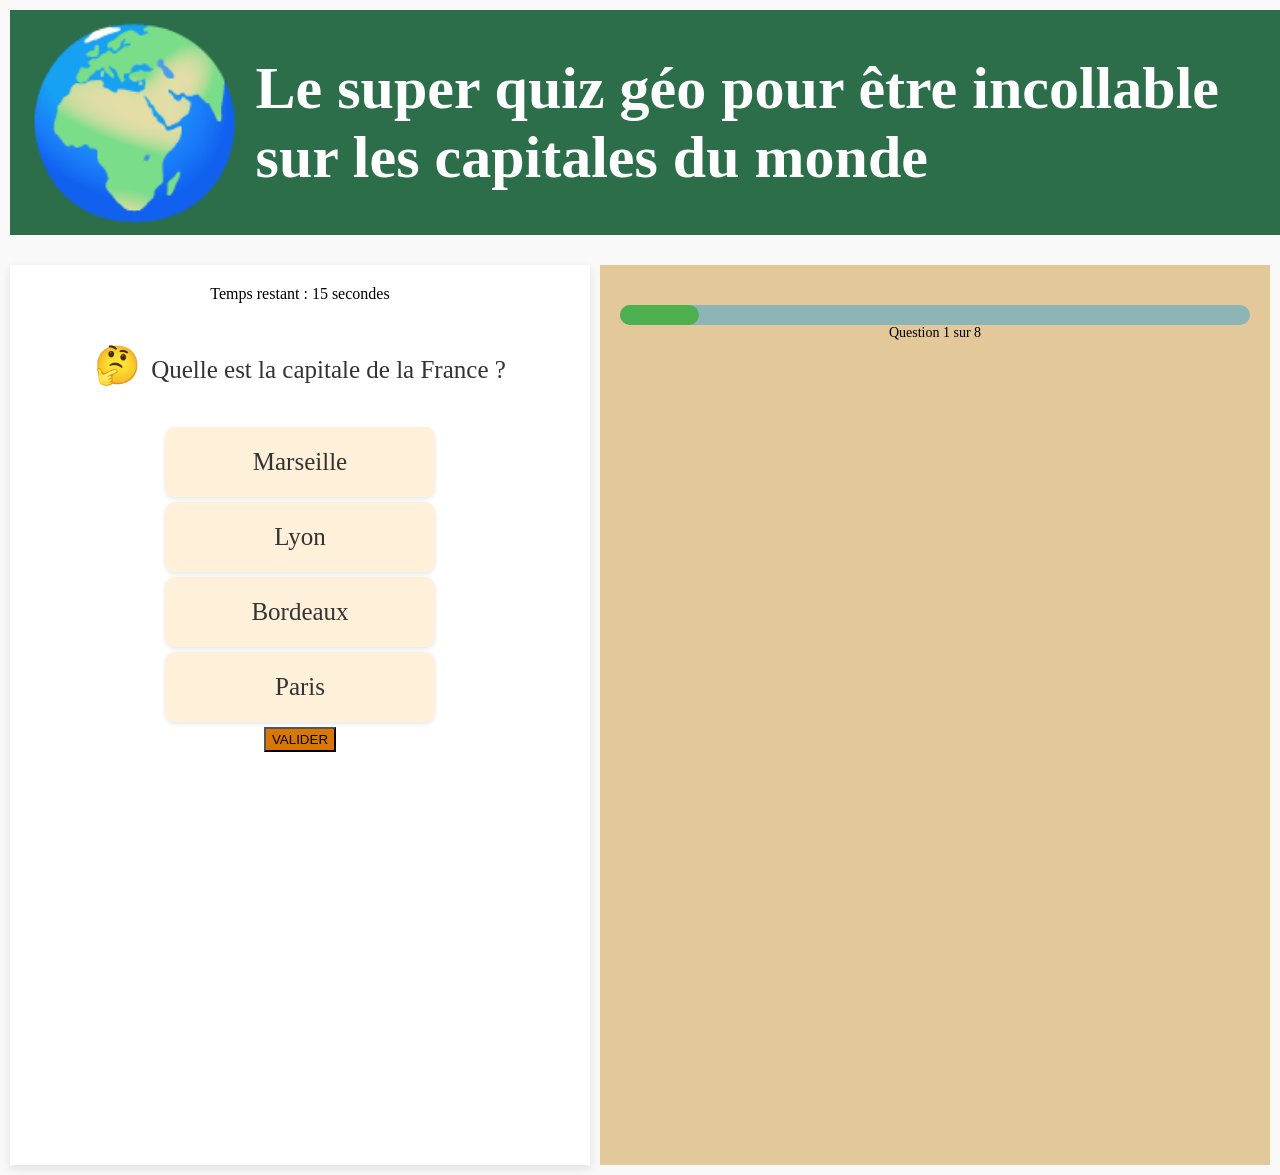
==== commit 754b0147: "maj" ====
--- a/index.html
+++ b/index.html
@@ -7,10 +7,6 @@
     <title>Le super Géo Quizzzz</title>
     <link rel="stylesheet" href="styles.css">
     <script type="module" defer src="game.js"></script>
-
-    <link rel="preconnect" href="https://fonts.googleapis.com">
-    <link rel="preconnect" href="https://fonts.gstatic.com" crossorigin>
-    <link href="https://fonts.googleapis.com/css2?family=Fredericka+the+Great&display=swap" rel="stylesheet">
 </head>
 
 <body>
@@ -21,25 +17,26 @@
 <div class="container">  <!-- retrouver l'explication de cetet div ! vs body-->
 
 <main>
+
     <div class="sparkle-container"></div>
+
     <div id="timer"></div>
 
     <section id="questions">
         <!-- ici on rentrera les questions-->
     </section>
 
-    <section id="messageResultat"></section>
-
     <section id="reponses">
         <!-- ici on rentrera les options de réponses et le bouton valider puis suivant-->
     </section>
 
+   
+
     <section> 
         <button id="suivant" style="display: none;">SUIVANT</button> <!--le bouton suivant n'apparait pas tant que valider n'est pas cliqué-->
-        <button id="rejouer" style="display: none;">REJOUER</button>      
+        <button id="rejouer" style="display: none;">REJOUER</button>
         <button id="valider">VALIDER</button>
     </section>
-
 </main>
 
 <aside> 
@@ -48,7 +45,7 @@
         <div class="progress-text" id="progress-text">Question 1 sur X</div>
     </div>
     <section id="carte">
-        <img id="image-par-defaut" src="assets/carte.png" alt="Carte de géographie" />
+        <!--<img class="image-reponse">-->
     </section>
 
     <section id="texteDeLaCarte"></section>
--- a/styles.css
+++ b/styles.css
@@ -1,59 +1,42 @@
-.fredericka-the-great-regular {
-    font-family: "Fredericka the Great", serif;
-    font-weight: 400;
-    font-style: normal;
-  }
-
 /* Variables CSS pour une gestion facile des couleurs */
 :root {
-    /* Nouvelles couleurs */
-    --craie-blanche: rgba(255, 255, 255, 0.9);      /* Pour le texte principal */
-    --bouton-reponse: rgba(255, 240, 200, 0.7);     /* Pour les boutons de réponse - teinte douce */
-    --bouton-valider: rgba(141, 199, 63, 0.85);     /* Vert doux pour le bouton valider */
-    --bouton-hover: rgba(255, 180, 100, 0.8);       /* Orange doux pour hover */
-    --progress-bar: rgba(141, 199, 63, 0.85);       /* Vert doux pour la progression */
-    --progress-bg: rgba(255, 255, 255, 0.3);        /* Fond de progression */
-    --chrono-border: rgba(255, 255, 255, 0.7);      /* Bordure du chronomètre */
-    --chrono-bg: rgba(255, 255, 255, 0.15);         /* Fond du chronomètre */
-    --border-radius: 10px;                          /* Gardé de votre code */
-    --font-color: rgba(255, 255, 255, 0.9);         /* Nouveau texte en blanc */
-    --bouton-suivant : rgba(236, 180, 25, 0.7);     /* Pour les boutons de réponse - teinte douce */
-}
-
+    --primary-color: #2C6E49; /* Couleur principale pour le header */
+    --secondary-color: #E3C899; /* Couleur de fond pour le aside */
+    --button-bg: blanchedalmond; /* Couleur de fond des boutons */
+    --button-hover: #D97706; /* Couleur de survol pour le bouton valider */
+    --font-color: #333; /* Couleur du texte */
+    --emoji-color: #D97706; /* Couleur pour le contenu emoji */
+    --border-radius: 10px; /* Rayon des bordures */
+}
 
 /* Style du body */
 body {
     padding: 10px;
-    font-family: 'crative chalk', cursive; /*Applique la police par défaut */
+    font-family: 'Schoolbell', cursive; /* Applique la police par défaut */
     margin: 0; /* Supprime les marges par défaut */
-    background-image: url('assets/TableuV3.jpg');
-    background-size: cover;
-    background-position: center;
-    background-repeat: no-repeat;
-
+    background-color: #f9f9f9; /* Couleur de fond douce */
 }
 
 /* Style du header */
 header {
-    height: 100px;
-    width: 100%;
-    padding-top: 8%;
-    margin-bottom: 15px;
+    background-color: var(--primary-color);
+    height: 200px;
+    width: 100%;
+    padding: 1%;
+    margin-bottom: 30px;
     color: white;
     display: flex;
     align-items: center;
-    justify-content: center;
-    font-family: 'Caveat', cursive;
-    font-size: 20px;
-
-}
-
+    justify-content: space-between;
+    font-family: 'Just Another Hand', cursive;
+    font-size: 30px;
+}
 
 header::before {
     content: "🌍"; 
-    font-size: 5em;
-    margin-right: 2px;
-    /*animation: rotation 15s linear infinite; /* Ajout de l'animation */
+    font-size: 6em;
+    margin-right: 8px; 
+    animation: rotation 15s linear infinite; /* Ajout de l'animation */
 }
 
 @keyframes rotation {
@@ -77,67 +60,20 @@
     min-height: 100vh; /* Hauteur minimum pleine page */
 }
 
-#timer{
-    position: relative;
-    padding-left: 10px;
-    font-size: 13px;
-}
-
-/* Conteneur principal */
-#chronometre {
-    display: flex;
-    align-items: center;
-    margin-left: 170px; /* Valeur négative pour décaler vers la gauche */
-    margin-top: 70px;
-}
-
-/* Cercle du chronomètre */
-.cercle {
-    position: relative;
-    width: 50px;
-    height: 50px;
-    border: 3px solid var(--chrono-border);    border-radius: 30%;
-    display: flex;
-    align-items: center;
-    justify-content: center;
-    background-color: var(--chrono-bg);
-}
-
-/* Aiguille des secondes */
-.aiguille-seconde {
-    position: absolute;
-    width: 2px;
-    height: 20px;
-    background-color: #FF6B6B;
-    transform-origin: bottom;
-    top: 10px;
-    transition: transform 0.50s ease; /* Transition pour adoucir la rotation */
-}
-
-/* Animation de rotation pour les secondes */
-@keyframes rotationSecondes {
-    0% {
-        transform: rotate(0deg);
-    }
-    100% {
-        transform: rotate(360deg);
-    }
-}
 
 /* La barre de progression */
 .progress-container {
-    width: 70%;
+    width: 100%;
     height: 20px;
-    background-color: var(--progress-bg);
+    background-color: #8db4b6;
     border-radius: 10px;
-    margin-top: 90px;
-    margin-left: 55px;
+    margin: 20px 0;
     
 }
 .progress-bar {
     width: 0%;
     height: 100%;
-    background-color: var(--progress-bar);
+    background-color: #4CAF50;
     border-radius: 10px;
     transition: width 0.3s ease;
 }
@@ -154,26 +90,32 @@
     text-align: center;
     flex: 1; /* Équivaut à flex-grow: 1, flex-shrink: 1, flex-basis: 0% */
     padding: 20px;
-    /* background-color: white; /* Fond blanc pour le contenu principal */
-    /*box-shadow: 0 4px 10px rgba(0, 0, 0, 0.1); /* Ombre douce pour un effet de profondeur */
-    /* background-color: rgba(112, 104, 18, 0.2); */
-    /* backdrop-filter: blur(10px); */
-    /* border: 1px solid rgba(255, 255, 255, 0.3); */
-
+    background-color: white; /* Fond blanc pour le contenu principal */
+    box-shadow: 0 4px 10px rgba(0, 0, 0, 0.1); /* Ombre douce pour un effet de profondeur */
+}
+
+/* Conteneur du minuteur */
+
+/* Style de la minuterie */
+
+
+.timer {
+    position: relative;
+    width: 100px;
+    height: 100px;
+    font-family: 'Schoolbell', cursive;
 }
 
 /* Style de la section questions */
 #questions {
     padding: 20px; /* Espace intérieur */
     margin: 20px 0; /* Marges autour de la section */
-    color: var(--craie-blanche);
+    color: var(--font-color); /* Couleur du texte */
     font-family: 'Just Another Hand', cursive;
     font-size: 25px;
-    margin-top: 40px;
-    margin-left: 50px;
-}
-
-#questions::after {
+}
+
+#questions::before {
     content: "\1F914"; /* Emoji de pensée */
     font-size: 1.5em; /* Taille de l'emoji */
     margin-right: 10px; /* Espace à droite de l'emoji */
@@ -198,55 +140,38 @@
 
 /* Style des sections aside */
 aside {
-    /* background-color: var(--secondary-color); */
-    flex: 0 0 50%; /*Largeur fixe de 50%*/
+    background-color: var(--secondary-color);
+    flex: 0 0 50%; /* Largeur fixe de 50% */
     padding: 20px;
     height: auto; /* Ajuster la hauteur automatiquement */
-    /* background-color: rgba(112, 104, 18, 0.2); */
-    /* backdrop-filter: blur(10px); */
-    /* border: 1px solid rgba(255, 255, 255, 0.3); */
-}
-
-#messageResultat {
-    padding: 20px; /* Espace intérieur */
-    margin: 20px 0; /* Marges autour de la section */
-    color: var(--font-color); /* Couleur du texte */
-    font-family: 'Just Another Hand', cursive;
-    font-size: 25px;
-}
-#valider{
-    background-color: var(--bouton-valider);
-    margin: 5px auto; /* Centre le bouton avec auto */
-    width: 50%; /* Largeur fixe */
-    height: 45px; /* Hauteur uniforme */
-    box-shadow: 0 2px 5px rgba(0, 0, 0, 0.2); /* Ombre douce */
-    border: none; /* Enlève la bordure par défaut */
-    cursor: pointer; /* Curseur pointer */
-    display: block; /* Change en block pour le centrage */
-    margin-top: 15px;
-    font-family: 'Just Another Hand', cursive;
-    border-radius: var(--border-radius);
-    /* background-color: var(--button-hover); */
-    
-}
-#suivant{
-    background-color: var(--bouton-suivant);
-    color: black;
-    margin: 5px auto; /* Centre le bouton avec auto */
-    width: 50%; /* Largeur fixe */
-    height: 45px; /* Hauteur uniforme */
-    box-shadow: 0 2px 5px rgba(0, 0, 0, 0.2); /* Ombre douce */
-    border: none; /* Enlève la bordure par défaut */
-    cursor: pointer; /* Curseur pointer */
-    display: block; /* Change en block pour le centrage */
-    transition: background-color 0.3s; /* Transition pour un effet de survol */
-    font-family: 'Just Another Hand', cursive;
-    margin-top: 15px;
-    border-radius: var(--border-radius);
-
-}
+}
+
+<<<<<<< HEAD
+
+
+
+=======
+>>>>>>> aeef336 (remis en marche des paillettes)
+#valider {
+    background-color: #D97706;
+    display: center;
+    margin-top: 75px;
+    width: 50%;
+    height: 45px;
+    border-radius: 10px;
+}
+
+#suivant {
+    background-color: #d440be;
+    display: center;
+    margin-top: 75px;
+    width: 50%;
+    height: 25px;
+    border-radius: 10px;
+}   
+
 #rejouer {
-    background-color: var(--bouton-reponse);    
+    background-color: var(--button-bg);
     margin: 5px auto; /* Centre le bouton avec auto */
     width: 50%; /* Largeur fixe */
     height: 45px; /* Hauteur uniforme */
@@ -254,15 +179,14 @@
     box-shadow: 0 2px 5px rgba(0, 0, 0, 0.2); /* Ombre douce */
     border: none; /* Enlève la bordure par défaut */
     cursor: pointer; /* Curseur pointer */
-    color: #333;
     display: block; /* Change en block pour le centrage */
     transition: background-color 0.3s; /* Transition pour un effet de survol */
 }
-
 /* Styles des boutons */
 .boutonReponse{
     padding: 40px; /* Espace intérieur */
     margin: 40px 0; /* Marges autour de la section */
+    color: var(--font-color); /* Couleur du texte */
     font-family: 'Just Another Hand', cursive;
     font-size: 25px;
     align-items: center; /* Centre verticalement */
@@ -271,8 +195,8 @@
     vertical-align: baseline;
     height: auto;
     padding: 35px; /* Ajout d'un padding pour plus d'espace autour du texte */
-    
     /* Autres styles ici */
+    background-color: rgba(255, 225, 180, 0.5); /* Couleur de fond par défaut pour les boutons */
     margin: 5px auto;
     width: 50%;
     height: 45px;
@@ -281,19 +205,16 @@
     border: none;
     cursor: pointer;
     display: flex;
-    background-color: var(--bouton-reponse);
-    color: #333; 
     transition: background-color 0.3s, box-shadow 0.3s; /* Ajout de la transition pour la boîte d'ombre */
 }
 
 /* Styles spécifiques aux boutons actifs */
 .boutonReponse.actif {
-    border: 3px solid var(--craie-blanche);   /* Bordure plus subtile */
-    background-color: var(--bouton-hover);
+    border: 5px inset rgb(255, 180, 100); /* Bordure interne en orange doux */
+    background-color: rgba(255, 225, 180, 0.7); /* Couleur de fond orange doux légèrement transparente */
     box-shadow: 0 4px 10px rgba(0, 0, 0, 0.2); /* Ombre pour donner de la profondeur */
     transition: border-color 0.3s ease, background-color 0.3s ease; /* Transition douce pour l'effet de changement */
 }
-
 
 
 
@@ -303,19 +224,15 @@
     box-shadow: 0 4px 8px rgba(0, 0, 0, 0.2); /* Ombre plus marquée au survol */
 }
 
-
-
+/* Styles spécifiques aux boutons de validation */
+#valider {
+    background-color: var(--button-hover);
+    height: 25px; /* Hauteur uniforme */
+}
+
+#suivant,
 #rejouer {
     height: 25px; /* Hauteur uniforme */
-}
-
-#image-par-defaut{
-    width: 700px;         
-    height: auto;         /* Hauteur ajustée pour garder les proportions */
-    display: block;
-    margin-top : 20px;
-    margin-right: auto;
-    margin-left: 20px;
 }
 
 /* Styles pour l'image de réponse */
@@ -329,17 +246,65 @@
 
 /* Style du texte de la carte */
 #texteDeLaCarte {
-    display: flex;
-    flex-direction: column; /* Pour que le texte s'empile en vertical */
-    justify-content: center; /* Centre le contenu verticalement */
-    align-items: center; /* Centre le contenu horizontalement */
+    justify-content: flex-end;
     text-align: center;
-    padding-top: 20px;
-    color: #fff;
-    width: 350px;
-    height: 350px;    
-    margin-left: 220px; /* Espace entre l'image et le texte */
-    margin-right: auto;
+    padding-top: 20px; /* Espace supérieur */
+}
+
+/* Style de base pour cacher les confettis */
+#confetti-container {
+    position: absolute;
+    top: 0;
+    left: 0;
+    width: 100%;
+    height: 100%;
+    pointer-events: none; /* Pour que les confettis ne bloquent pas les clics */
+    overflow: hidden;
+    z-index: 10; /* Pour qu'ils apparaissent au-dessus du contenu */
+}
+
+/* Style des confettis */
+.confetti {
+    position: relative;
+    width: 8px;
+    height: 8px;
+    background-color: color;
+    opacity: 10;
+    animation: confetti-fall 2s ease-out forwards ;
+    transform-origin: bottom;
+}
+
+/* Paillettes circulaires */
+.confetti.circle {
+    width: 6px;
+    height: 6px;
+    border-radius: 50%;
+    background-color: rgba(255, 223, 0, 0.9); /* Jaune doré */
+    box-shadow: 0 0 8px rgba(255, 223, 0, 0.6);
+}
+
+/* Paillettes en losange */
+.confetti.diamond {
+    width: 8px;
+    height: 8px;
+    background-color: rgba(255, 105, 180, 0.8); /* Rose clair */
+    transform: rotate(45deg); /* Rotation pour l'effet losange */
+    box-shadow: 0 0 10px rgba(255, 105, 180, 0.5);
+}
+
+/* Paillettes en étoile */
+.confetti.star {
+    width: 10px;
+    height: 10px;
+    clip-path: polygon(50% 0%, 61% 35%, 98% 35%, 68% 57%, 79% 91%, 50% 70%, 21% 91%, 32% 57%, 2% 35%, 39% 35%);
+    background-color: rgba(173, 216, 230, 0.9); /* Bleu pastel */
+    box-shadow: 0 0 12px rgba(173, 216, 230, 0.6);
+}
+
+/* Animation pour faire tomber les confettis */
+@keyframes confetti-fall {
+    0% { transform: translateY(0) rotate(0); }
+    100% { transform: translateY(600px) rotate(360deg); }
 }
 
 /* Conteneur des paillettes */
